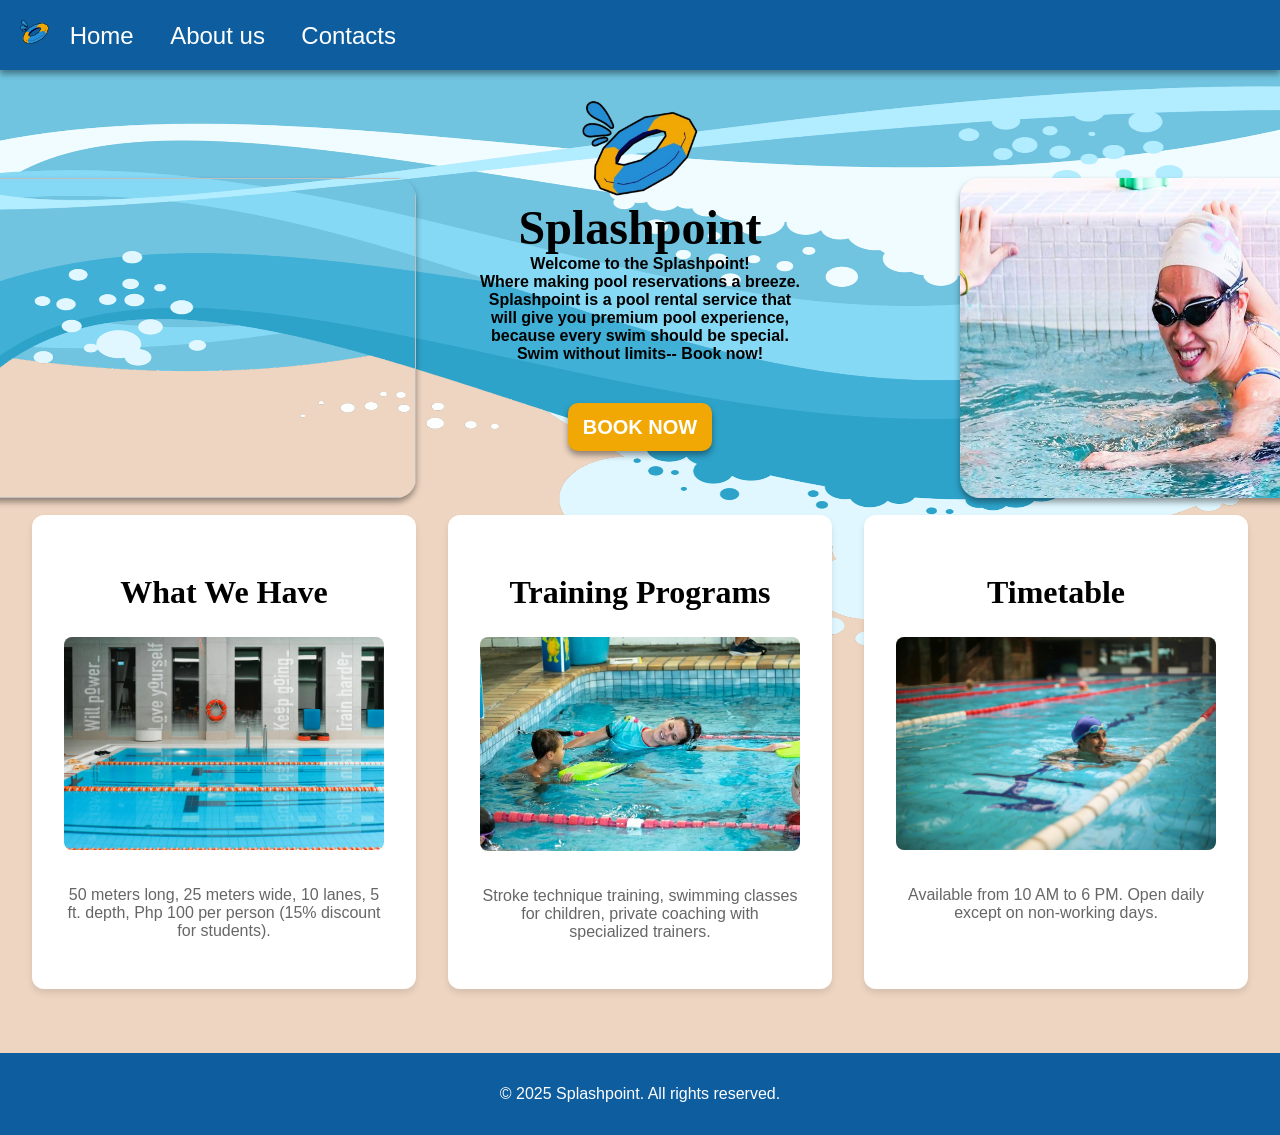
==== index.html @ 86e73305 "Basic home UI with responsiveness" ====
<!DOCTYPE html>
<html lang="en">
<head>
    <meta charset="UTF-8">
    <meta name="viewport" content="width=device-width, initial-scale=1.0">
    <link rel="icon" href="./assets/images/logo/businessLogo.png" type="image/png">
    <link rel="stylesheet" href="./public/style.css">
    <title>Splashpoint</title>
</head>

<body>
    <header class="header">
        <nav class="nav">
            <img class="nav-logo" src="./assets/images/logo/businessLogo.png" alt="">
            <a class="nav-link" href="">Home</a>
            <a class="nav-link" href="">About us</a>
            <a class="nav-link" href="">Contacts</a>
        </nav>
    </header>
    
    <section class="sectin-1">
        <div class="content-s1">
            <img class="content-bg" src="./assets/images/Page 1/header-bg-0.png" alt="">
            <img class="content-img" id="img-1" src="./assets/images/Page 1/himg-1.png" alt="">
            <img class="content-img" id="img-2" src="./assets/images/Page 1/himg-2.png" alt="">
            <img id="top-logo" src="./assets/images/logo/businessLogo.png" alt="">

            <h1 class="title">Splashpoint</h1>
            <p class="greetings">
                Welcome to the Splashpoint! <br> 
                Where making pool reservations a breeze. <br>
                Splashpoint is a pool rental service that <br>
                will give you premium pool experience, <br>
                because every swim should be special. <br>
                Swim without limits-- Book now!
            </p>

            <button class="book-btn">Book Now</button>
        </div>
    </section>

    <section class="features">
        <div class="feature">
            <h2>What We Have</h2>
            <img src="./assets/images/Page 1/himg-3.jpg" alt="Pool Image" class="feature-img">
            <p class="feature-desc">
                50 meters long, 25 meters wide, 10 lanes, 5 ft. depth, Php 100 per person (15% discount for students).
            </p>
        </div>
        <div class="feature">
            <h2>Training Programs</h2>
            <img src="./assets/images/Page 1/himg-4.png" alt="Training" class="feature-img">
            <p class="feature-desc">
                Stroke technique training, swimming classes for children, private coaching with specialized trainers.
            </p>
        </div>
        <div class="feature">
            <h2>Timetable</h2>
            <img src="./assets/images/Page 1/himg-5.jpg" alt="Timetable" class="feature-img">
            <p class="feature-desc">
                Available from 10 AM to 6 PM. Open daily except on non-working days.
            </p>
        </div>
    </section>
    <section>


    </section>


    <footer class="footer">
        <p>© 2025 Splashpoint. All rights reserved.</p>
    </footer>
</body>

</html>
---- public/style.css ----
html {
    font-size: 16px;
    box-sizing: border-box;
    scroll-behavior: smooth;
    font-family: Montserrat, Arial, Helvetica, sans-serif;
}

body {
    overflow-x: hidden;
    margin: 0;
    background-color: #eed5c1;
}

header {
    position: sticky;
    top: 0;
    box-shadow: 0 4px 6px rgba(0, 0, 0, 0.4);
    z-index: 1000;
}

.nav {
    padding: 20px 20px;
    max-height: 4rem;
    background-color: #0e5e9f;
}

.nav-logo {
    height: 1.5rem;
    width: auto;
}

.nav-link {
    color: white;
    text-decoration: none;
    font-size: 1.5rem;
    padding: 1rem;
    display: inline;
}

.content-bg {
    transform: rotate(180deg);
    position: absolute;
    width: 100vw;
    height: 50rem;
    left: 0%;
    z-index: -1;
    content: fill;
}

.content-img {
    height: 20rem;
    width: 30rem;
    margin-top: 2rem;
    border-radius: 20px;
    box-shadow: 0 4px 6px rgba(0, 0, 0, 0.4);
    transition: transform 0.3s ease;
}

.content-img:hover {
    transform: scale(1.1);
    transition: transform 0.3s ease;
}

#img-1 {
    position: absolute;
    top: 20%;
    left: -5%;
}

#img-2 {
    position: absolute;
    top: 20%;
    left: 75%;
}

.content-s1 {
    text-align: center;
    position: relative;
}

#top-logo {
    position: relative;
    text-align: center;
    height: 6rem;
    margin-top: 30px;
}

.title {
    font-family: Lalezar;
    font-size: 3rem;
    margin: 0;
}

.greetings {
    margin: 0;
    font-weight: bold;
}

.book-btn {
    border: none;
    background-color: #f1a805;
    color: white;
    font-weight: bold;
    font-size: 1.25rem;
    height: 3rem;
    width: 9rem;
    border-radius: 10px;
    margin-top: 40px;
    text-transform: uppercase;
    transition: background-color 0.3s ease;
    box-shadow: 0 4px 6px rgba(0, 0, 0, 0.4);
}

.book-btn:hover {
    background-color: #dc9600;
    transition: background-color 0.3s ease;
}

.features {
    display: grid;
    grid-template-columns: repeat(auto-fit, minmax(300px, 1fr));
    gap: 2rem;
    padding: 4rem 2rem;
}

.feature {
    text-align: center;
    background: #fff;
    border-radius: 12px;
    box-shadow: 0 4px 6px rgba(0, 0, 0, 0.1);
    padding: 2rem;
    transition: transform 0.3s ease;
}

.feature > h2 {
    font-family: lalezar;
    font-size: 2rem;
}

.feature:hover {
    transform: translateY(-10px);
}

.feature-img {
    width: 100%;
    height: auto;
    border-radius: 8px;
    margin-bottom: 1rem;
}

.feature-desc {
    font-size: 1rem;
    color: #666;
    margin-top: 1rem;
}

.footer {
    background-color: #0e5e9f;
    color: white;
    text-align: center;
    padding: 1rem;
    font-size: 1rem;
}

@font-face {
    font-family: "Montserrat";
    src: url("./assets/fonts/Montserrat/Montserrat-VariableFont_wght.ttf") format("truetype");
    font-weight: normal;
    font-style: normal;
}

@font-face {
    font-family: "Lalezar";
    src: url("./assets/fonts/Lalezar/Lalezar-Regular.ttf") format("truetype");
    font-weight: normal;
    font-style: normal;
}

@media (max-width: 767px) {
    .nav {
        padding: 10px 20px;
        text-align: center;
    }

    .nav-link {
        font-size: 1.2rem;
        padding: 0.5rem;
    }

    .content-bg {
        top: 0%;
        height: 30rem; 
    }

    .content-img {
        width: 0; 
        height: 0; 
    }

    .content-s1 {
        padding: 2rem;
    }

    .title {
        font-size: 2rem; 
    }

    .greetings {
        font-size: 1rem; 
    }

    .book-btn {
        width: 100%; 
        font-size: 1rem; 
    }

    .features {
        padding: 2rem 1rem; 
    }

    .feature {
        padding: 1.5rem;
    }

    .footer {
        font-size: 0.875rem; 
    }
}

@media (min-width: 768px) and (max-width: 1024px) {
    .nav-link {
        font-size: 1.3rem; 
    }

    .content-bg {
        top: 0%;
        height: 20rem;
    }

    .content-img {
        width: 0; 
        height: 0;
    }

    .content-s1 {
        padding: 3rem;
    }

    .title {
        font-size: 2.5rem; 
    }

    .greetings {
        font-size: 1.25rem; 
    }

    .book-btn {
        width: 100%; 
        font-size: 1.1rem; 
    }

    .features {
        padding: 3rem 2rem;
    }

    .feature {
        padding: 1.75rem;
    }

    .footer {
        font-size: 1rem;
    }
}
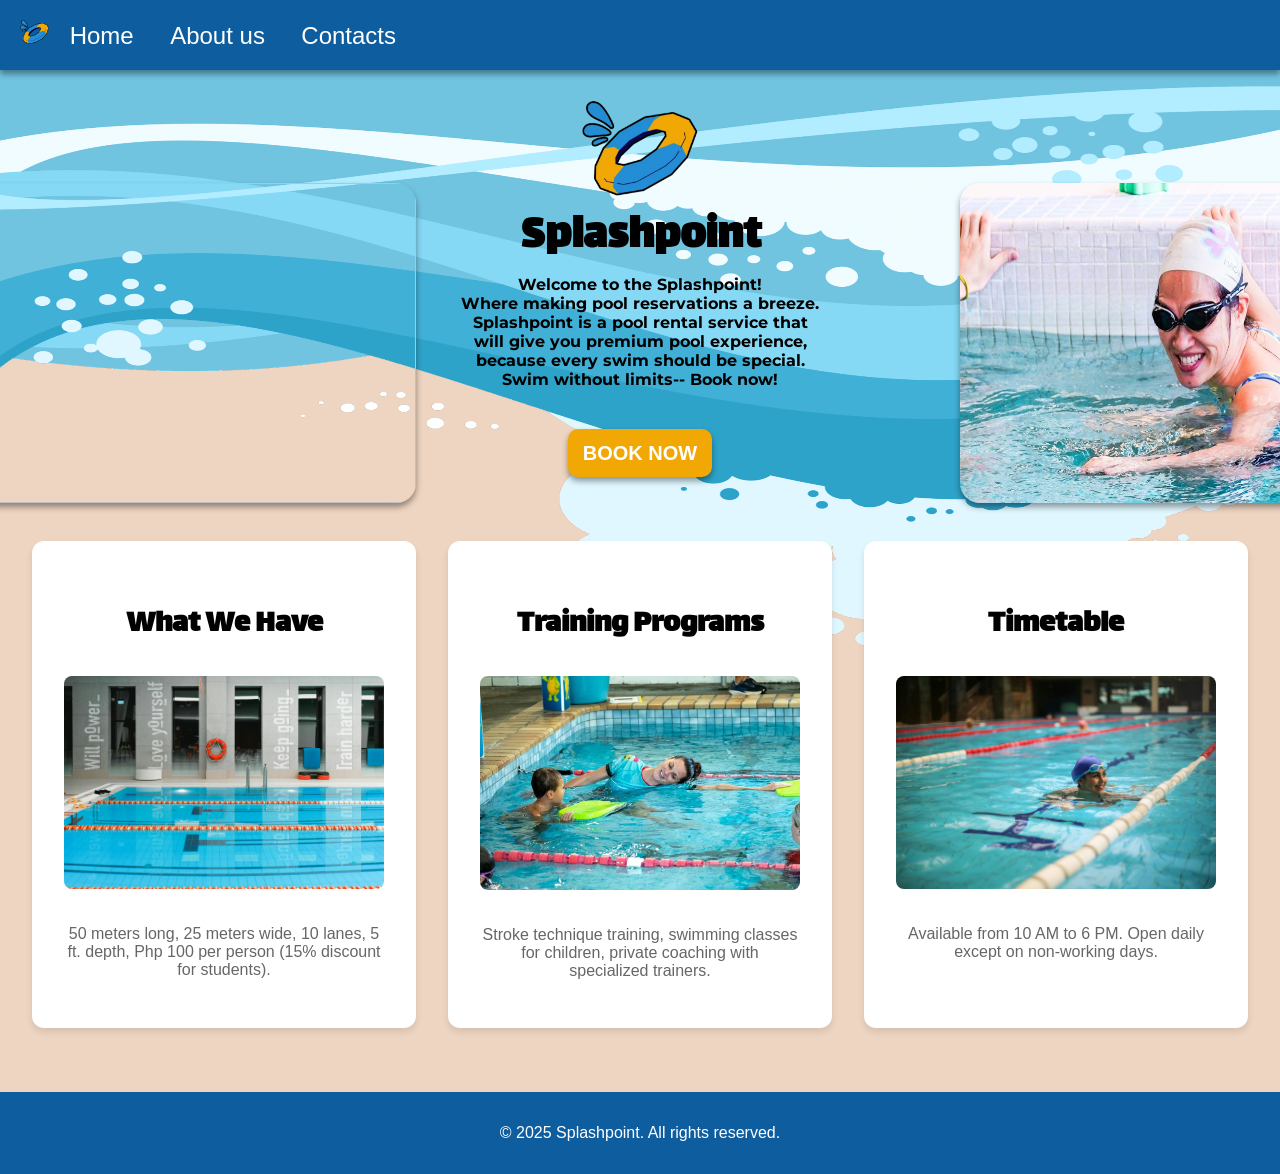
==== commit 43febb54: "Update index.html" ====
--- a/index.html
+++ b/index.html
@@ -3,6 +3,9 @@
 <head>
     <meta charset="UTF-8">
     <meta name="viewport" content="width=device-width, initial-scale=1.0">
+    <link rel="preconnect" href="https://fonts.googleapis.com">
+    <link rel="preconnect" href="https://fonts.gstatic.com" crossorigin>
+    <link href="https://fonts.googleapis.com/css2?family=Lalezar&family=Montserrat:ital,wght@0,100..900;1,100..900&display=swap" rel="stylesheet">
     <link rel="icon" href="./assets/images/logo/businessLogo.png" type="image/png">
     <link rel="stylesheet" href="./public/style.css">
     <title>Splashpoint</title>
@@ -73,4 +76,4 @@
     </footer>
 </body>
 
-</html>+</html>
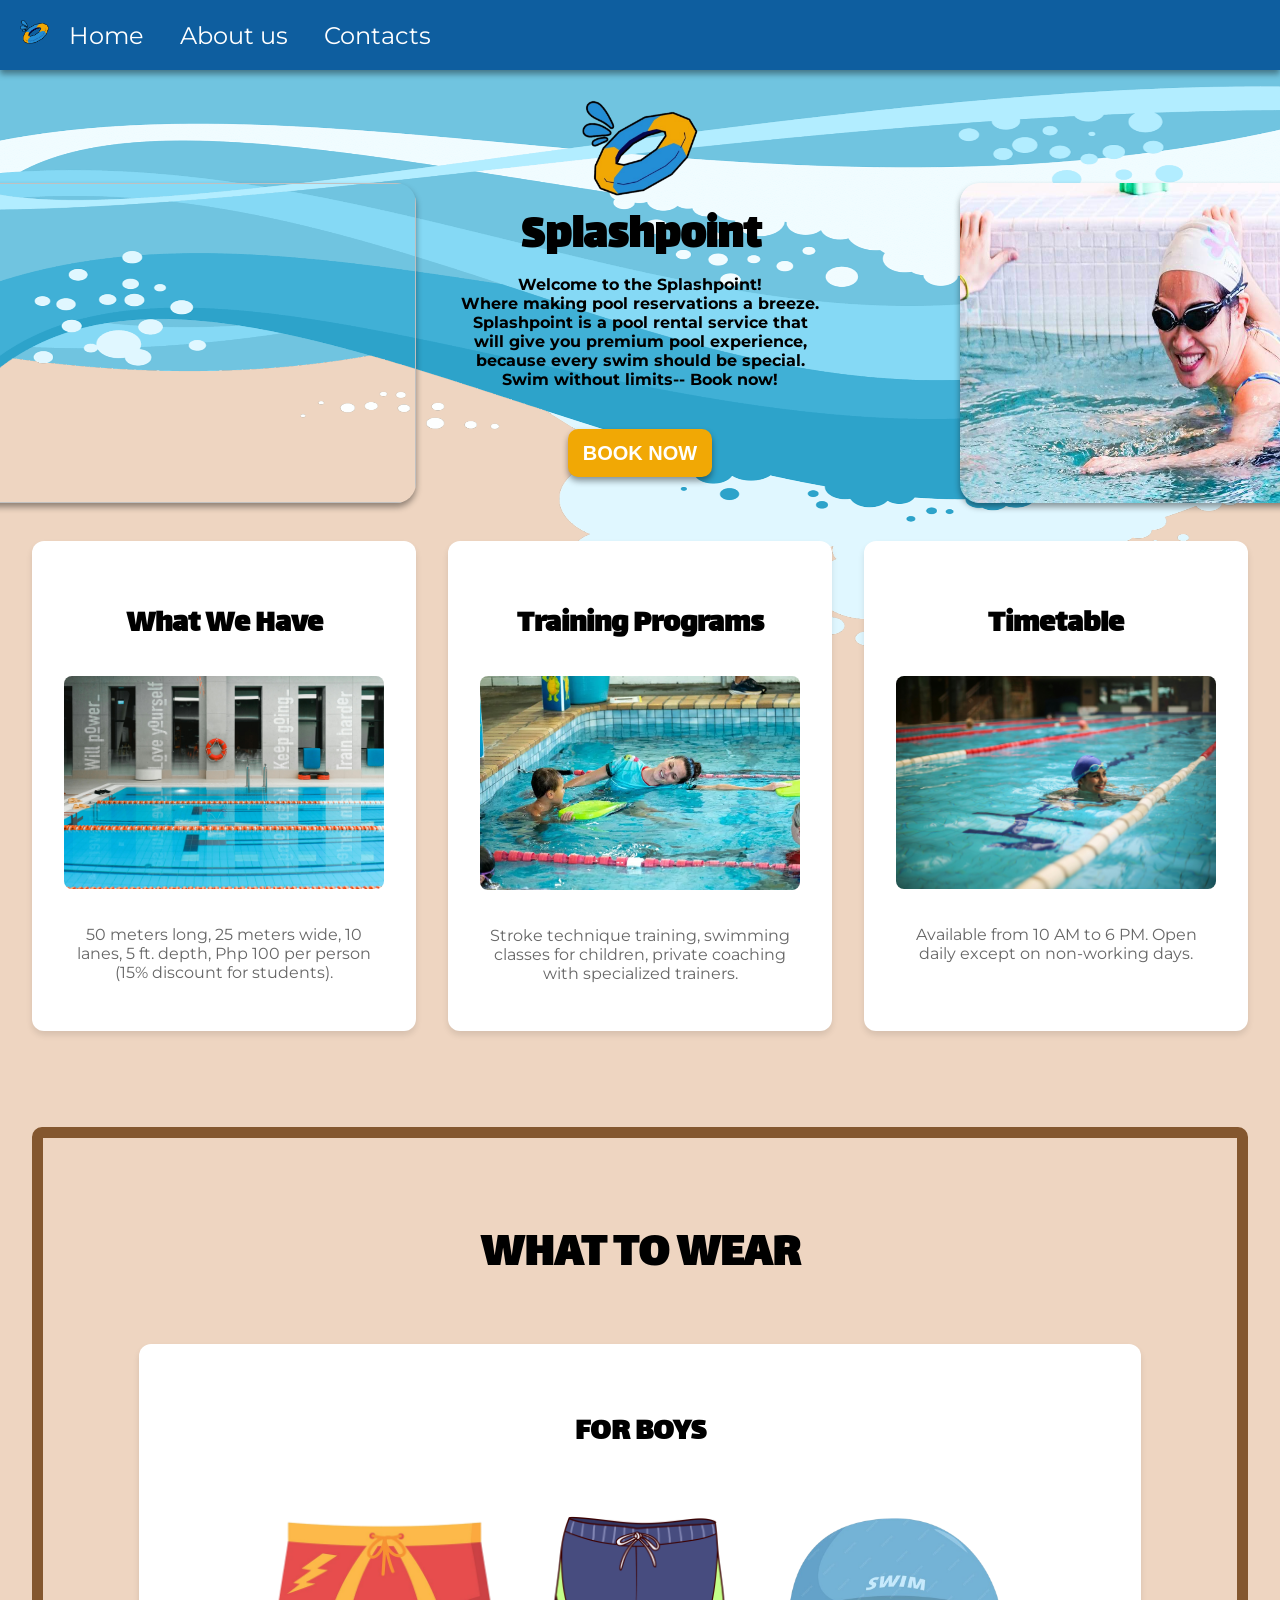
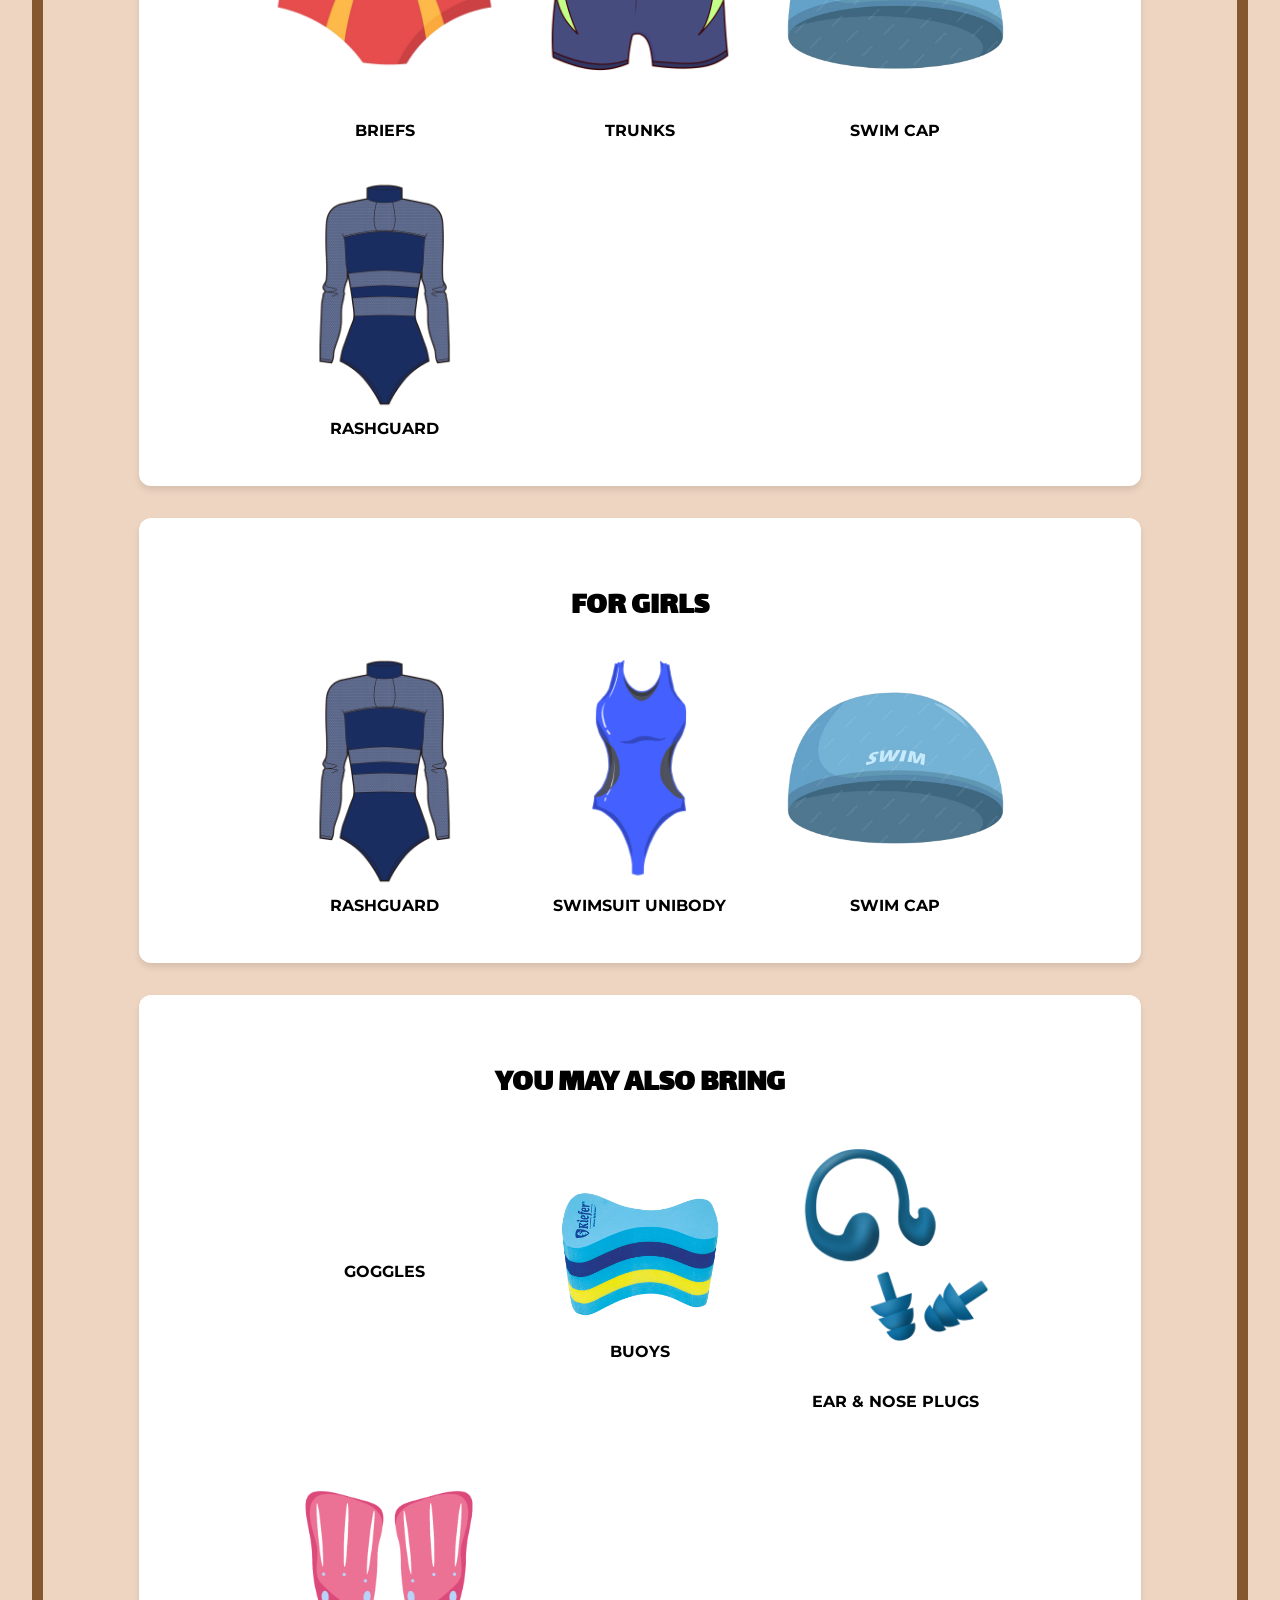
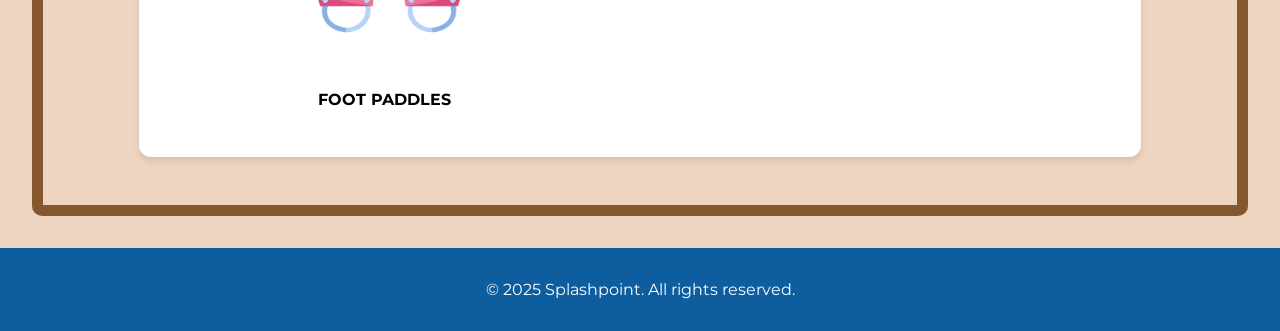
==== commit 09b9c7ff: "Home UI Update - What to wear" ====
--- a/index.html
+++ b/index.html
@@ -38,11 +38,11 @@
                 Swim without limits-- Book now!
             </p>
 
-            <button class="book-btn">Book Now</button>
+            <button class="book-btn" id="book-btn">Book Now</button>
         </div>
     </section>
 
-    <section class="features">
+    <section class="section-2">
         <div class="feature">
             <h2>What We Have</h2>
             <img src="./assets/images/Page 1/himg-3.jpg" alt="Pool Image" class="feature-img">
@@ -65,15 +65,79 @@
             </p>
         </div>
     </section>
-    <section>
-
-
+    
+    <section class="section-3">
+        <h2>What to wear</h2>
+        <br>
+        <div class="swimwear">
+            <div class="attire">
+                <h3>For Boys</h3>
+                <div class="attire-images">
+                    <div class="attire-item">
+                        <img src="./assets/images/Page 1/Swimwear/brief.png" alt="">
+                        <p>Briefs</p>
+                    </div>
+                    <div class="attire-item">
+                        <img src="./assets/images/Page 1/Swimwear/trunks.png" alt="">
+                        <p>Trunks</p>
+                    </div>
+                    <div class="attire-item">
+                        <img src="./assets/images/Page 1/Swimwear/swimcap.png" alt="">
+                        <p>Swim Cap</p>
+                    </div>
+                    <div class="attire-item">
+                        <img src="./assets/images/Page 1/Swimwear/Rashguard.png" alt="">
+                        <p>Rashguard</p>
+                    </div>
+                </div>
+            </div>
+            <div class="attire">
+                <h3>For Girls</h3>
+                <div class="attire-images" id="for-girls">
+                    <div class="attire-item">
+                        <img src="./assets/images/Page 1/Swimwear/Rashguard.png" alt="">
+                        <p>Rashguard</p>
+                    </div>
+                    <div class="attire-item">
+                        <img src="./assets/images/Page 1/Swimwear/Unibody.png" alt="">
+                        <p>Swimsuit Unibody</p>
+                    </div>
+                    <div class="attire-item">
+                        <img src="./assets/images/Page 1/Swimwear/swimcap.png" alt="">
+                        <p>Swim Cap</p>
+                    </div>
+                </div>
+            </div>
+            <div class="attire">
+                <h3>You may also bring</h3>
+                <div class="attire-images">
+                    <div class="attire-item">
+                        <img src="./assets/images/Page 1/Swimwear/Goggles.png" alt="">
+                        <p>Goggles</p>
+                    </div>
+                    <div class="attire-item">
+                        <img src="./assets/images/Page 1/Swimwear/buoys-Photoroom.png" alt="">
+                        <p>Buoys</p>
+                    </div>
+                    <div class="attire-item">
+                        <img src="./assets/images/Page 1/Swimwear/plugs.png" alt="">
+                        <p>Ear & Nose Plugs</p>
+                    </div>
+                    <div class="attire-item">
+                        <img src="./assets/images/Page 1/Swimwear/paddles-Photoroom.png" alt="">
+                        <p>Foot Paddles</p>
+                    </div>
+                </div>
+            </div>
+        </div>
     </section>
 
 
     <footer class="footer">
         <p>© 2025 Splashpoint. All rights reserved.</p>
     </footer>
+
+    <script src="./public/index.js"></script>
 </body>
 
-</html>
+</html>
--- a/public/style.css
+++ b/public/style.css
@@ -116,7 +116,7 @@
     transition: background-color 0.3s ease;
 }
 
-.features {
+.section-2 {
     display: grid;
     grid-template-columns: repeat(auto-fit, minmax(300px, 1fr));
     gap: 2rem;
@@ -154,26 +154,101 @@
     margin-top: 1rem;
 }
 
+.section-3 {
+    border: #84572f solid 0.7rem;
+    text-align: center;
+    border-radius: 10px;
+    margin: 2rem;
+    padding: 0;
+    overflow: hidden;
+}
+
+.section-3 h2 {
+    text-transform: uppercase;
+    font-family: lalezar;
+    margin: 2rem;
+    font-size: clamp(2rem, 5vw, 3rem);
+    box-sizing: border-box;
+}
+
+.swimwear {
+    display: grid;
+    grid-template-columns: 1fr;
+    gap: 2rem;
+    padding: 0;
+    box-sizing: border-box;
+    height: auto;
+}
+
+.swimwear h3 {
+    text-transform: uppercase;
+    font-family: lalezar;
+    font-size: clamp(1.5rem, 4vw, 2rem);
+}
+
+.attire {
+    text-align: center;
+    background: #fff;
+    border-radius: 12px;
+    box-shadow: 0 4px 6px rgba(0, 0, 0, 0.1);
+    padding: 2rem;
+    margin: 0 2rem;
+    transition: transform 0.3s ease;
+    display: flex;
+    flex-direction: column;
+    justify-content: center;
+    align-items: center;
+    height: auto;
+}
+
+.attire h3 {
+    text-transform: uppercase;
+    font-family: lalezar;
+    font-size: clamp(1.5rem, 4vw, 2rem);
+    margin-bottom: 1rem;
+}
+
+.attire-images {
+    display: grid;
+    grid-template-columns: repeat(auto-fill, minmax(200px, 1fr));
+    gap: 1rem;
+    width: auto;  
+    justify-items: center;
+    align-items: center;
+    margin: 0 auto;  
+    max-width: 80%;  
+}
+
+.attire-item {
+    text-align: center;
+}
+
+.attire img {
+    width: 100%;  
+    height: auto;
+    display: block;
+    margin: auto;
+}
+
+
+.attire p {
+    margin-top: 0.5rem;
+    font-size: 1rem;
+    font-weight: bold;
+    text-transform: uppercase;
+}
+
+#for-girls {
+    position: relative;
+    left: 10%;
+}
+
 .footer {
     background-color: #0e5e9f;
     color: white;
     text-align: center;
     padding: 1rem;
     font-size: 1rem;
-}
-
-@font-face {
-    font-family: "Montserrat";
-    src: url("./assets/fonts/Montserrat/Montserrat-VariableFont_wght.ttf") format("truetype");
-    font-weight: normal;
-    font-style: normal;
-}
-
-@font-face {
-    font-family: "Lalezar";
-    src: url("./assets/fonts/Lalezar/Lalezar-Regular.ttf") format("truetype");
-    font-weight: normal;
-    font-style: normal;
 }
 
 @media (max-width: 767px) {
@@ -214,7 +289,7 @@
         font-size: 1rem; 
     }
 
-    .features {
+    .section-2 {
         padding: 2rem 1rem; 
     }
 
@@ -224,6 +299,35 @@
 
     .footer {
         font-size: 0.875rem; 
+    }
+
+    .section-3 {
+        padding: 1rem; 
+        gap: 1.5rem; 
+    }
+
+    .swimwear > h2 {
+        font-size: clamp(1.25rem, 6vw, 2.5rem); 
+        padding: 0.5rem;
+    }
+
+    .attire {
+        height: auto;
+        padding: 1rem; 
+        margin: 0 1rem; 
+    }
+
+    .attire-images {
+        grid-template-columns: 1fr;
+    }
+
+    .attire img {
+        max-width: 100%;
+    }
+
+    #for-girls {
+    position: relative;
+    left: 0%;
     }
 }
 
@@ -259,7 +363,7 @@
         font-size: 1.1rem; 
     }
 
-    .features {
+    .section-2 {
         padding: 3rem 2rem;
     }
 
@@ -270,4 +374,50 @@
     .footer {
         font-size: 1rem;
     }
-}
+
+    .section-3 {
+        padding: 2rem; 
+        gap: 1.75rem; 
+    }
+
+    .swimwear > h2 {
+        font-size: clamp(1.5rem, 5vw, 3rem); 
+        padding: 1rem;
+    }
+
+    .attire {
+        height: auto;
+        padding: 1.5rem; 
+        margin: 0 2rem; 
+    } 
+
+    .attire-images {
+        grid-template-columns: 1fr;
+    }
+
+    .attire img {
+        max-width: 100%;
+    }
+}
+
+@media (min-width: 1025px) {
+    .section-3 {
+        padding: 3rem;
+        gap: 2rem; /
+    }
+
+    .swimwear > h2 {
+        font-size: clamp(2rem, 4vw, 3rem); 
+        padding: 1.5rem;
+    }
+
+    .attire {
+        padding: 2rem; 
+        margin: 0 3rem; 
+    }
+    
+    #for-girls {
+    position: relative;
+    left: 0%;
+    }
+}
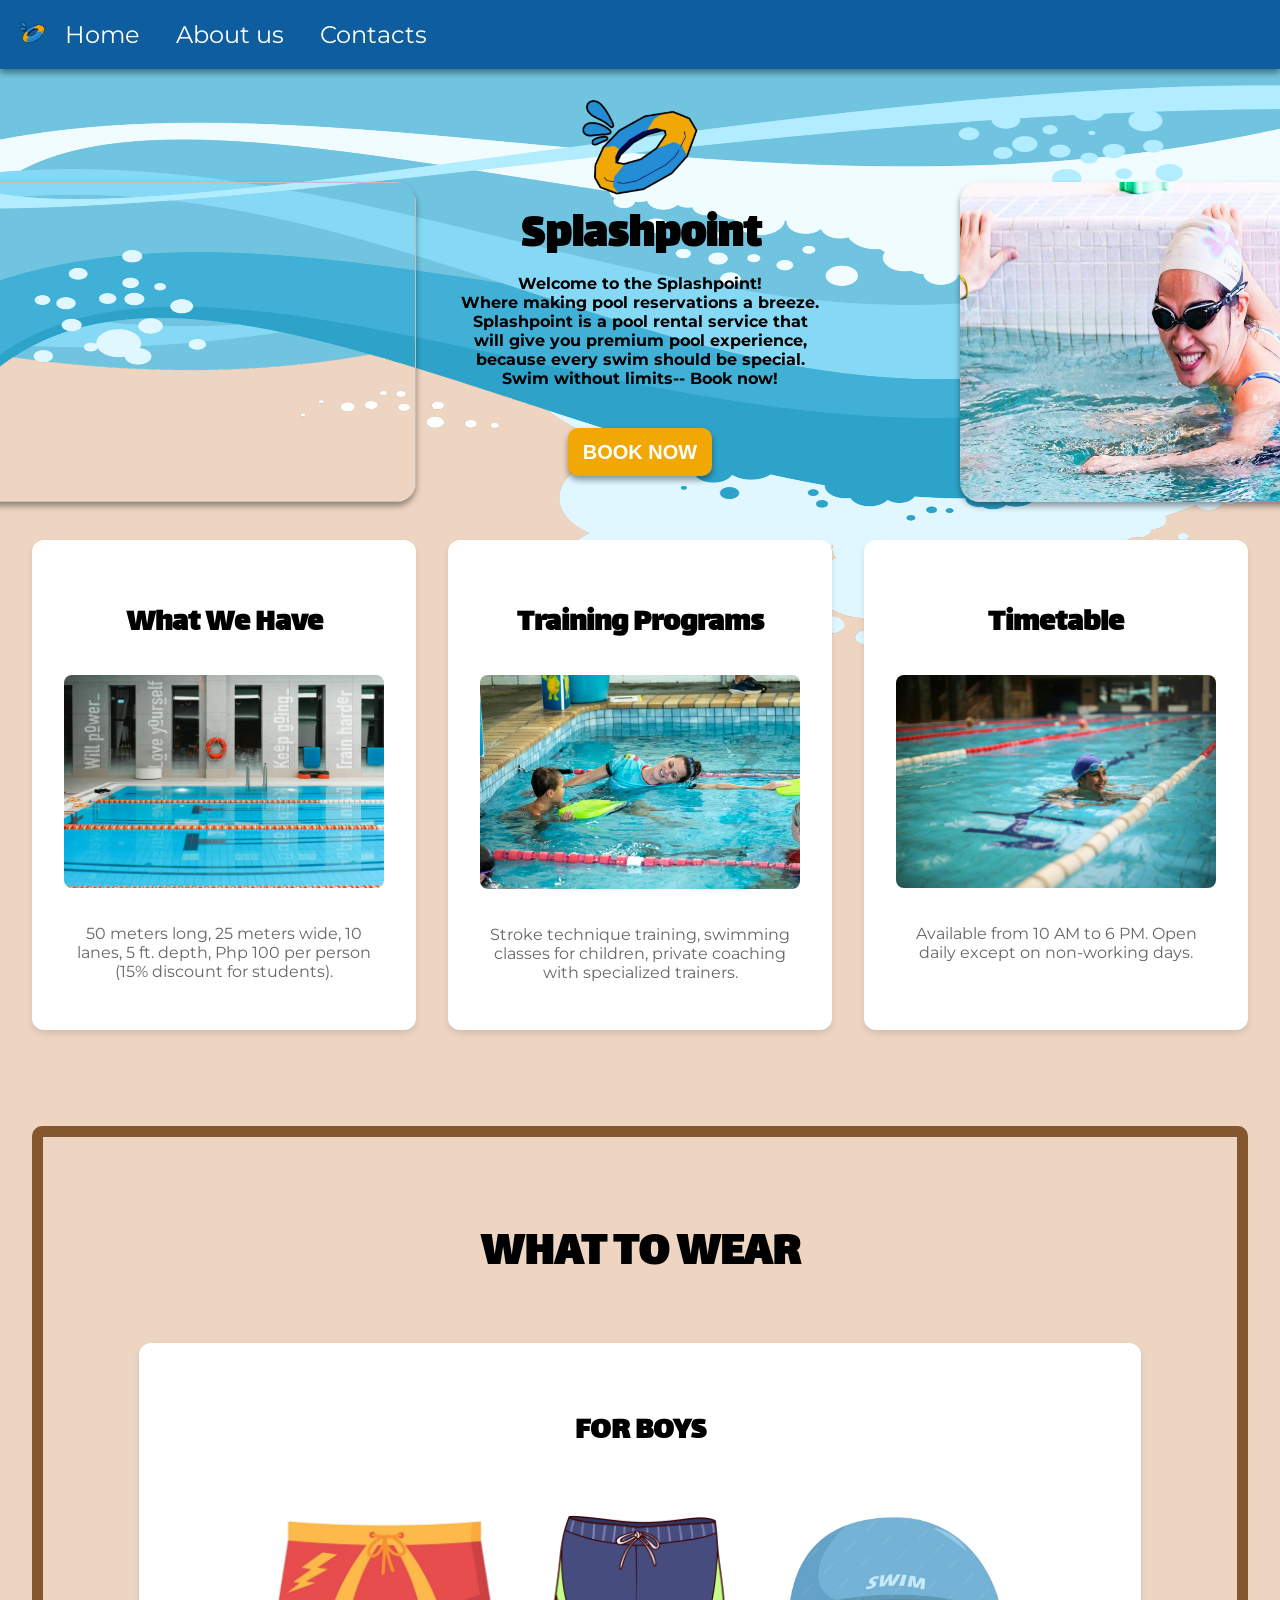
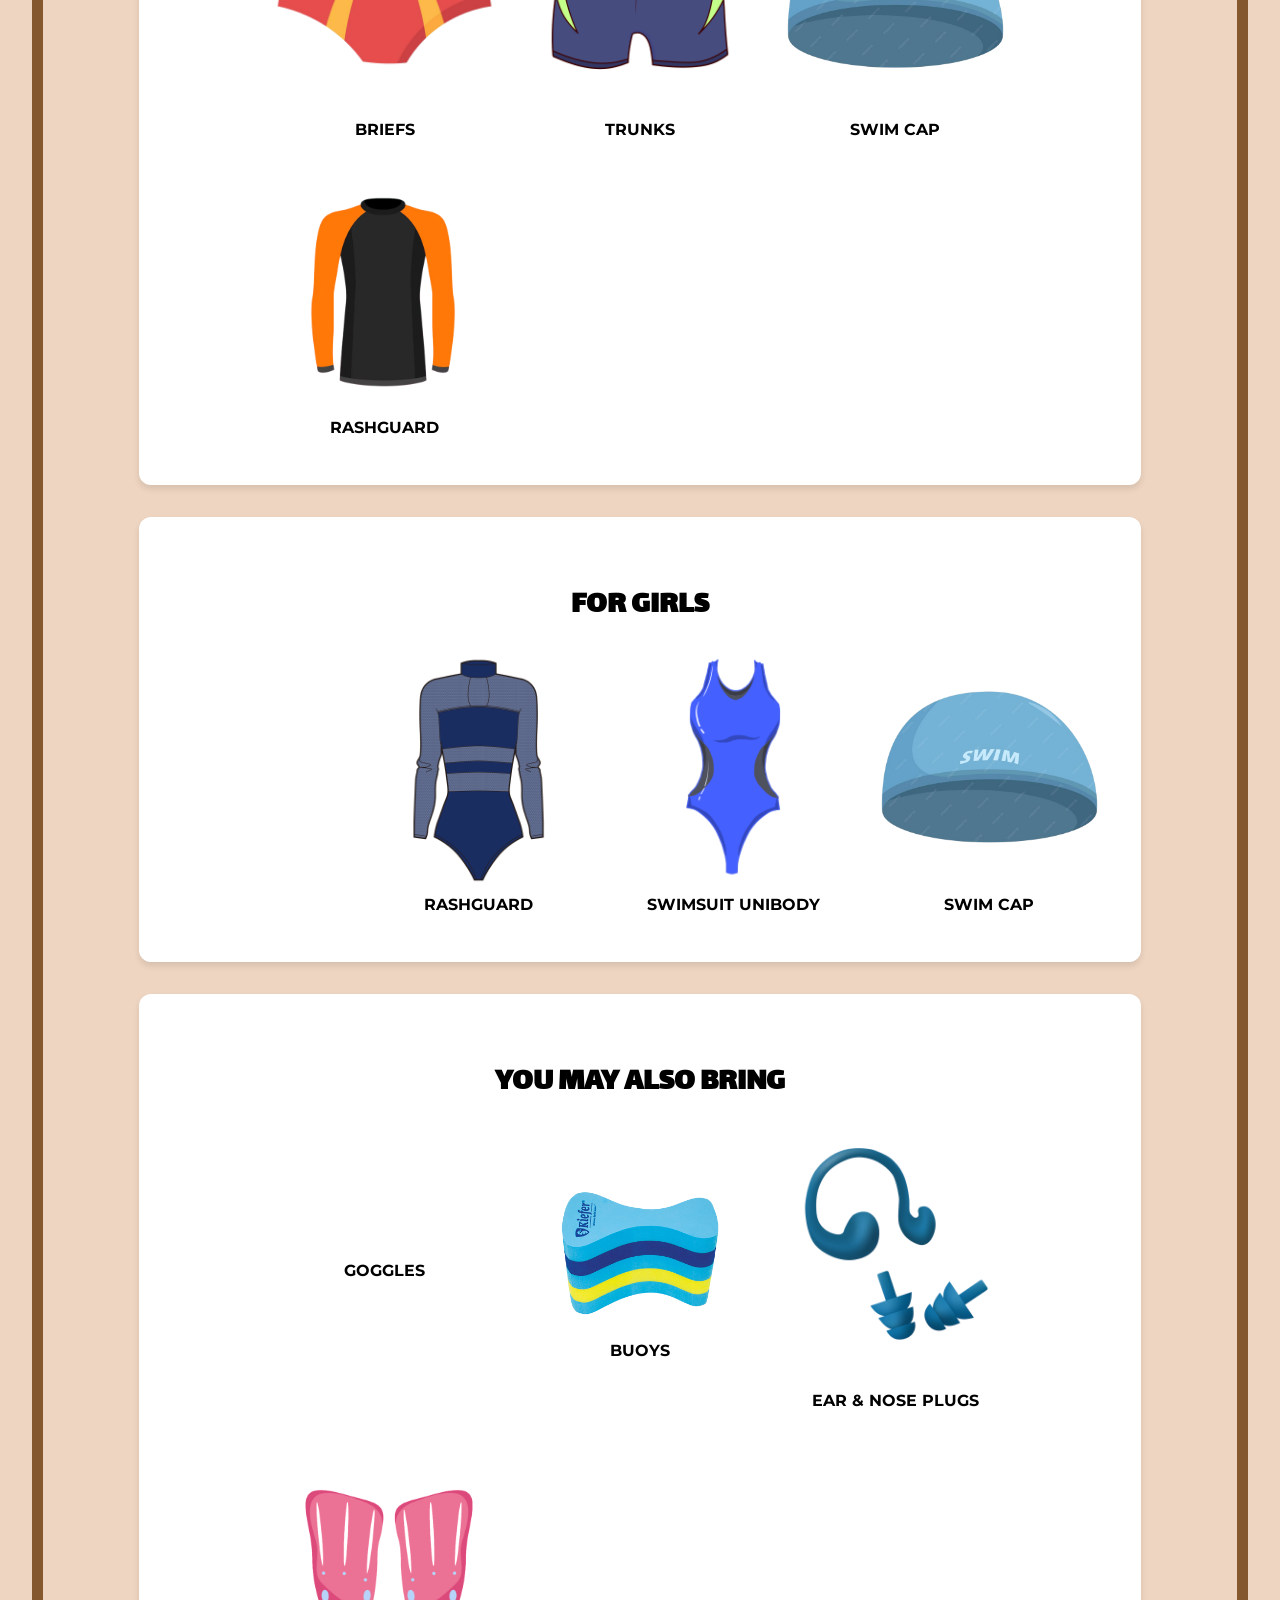
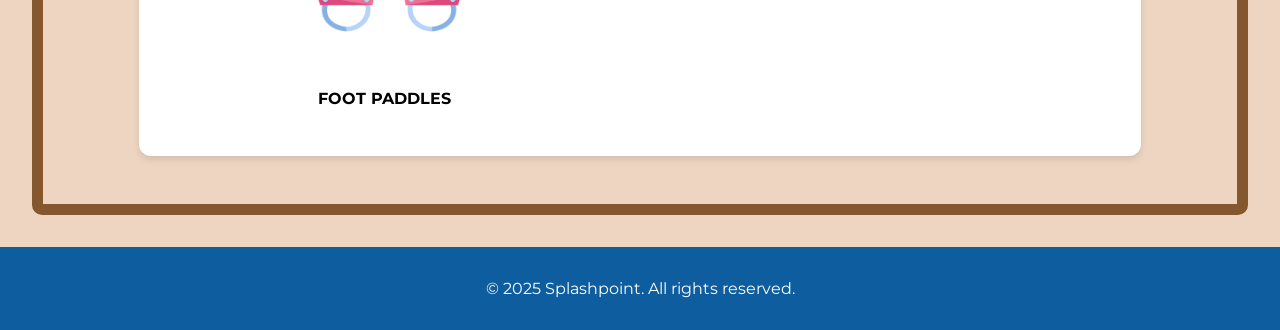
==== commit 7da628a4: "Add files via upload" ====
--- a/index.html
+++ b/index.html
@@ -86,7 +86,7 @@
                         <p>Swim Cap</p>
                     </div>
                     <div class="attire-item">
-                        <img src="./assets/images/Page 1/Swimwear/Rashguard.png" alt="">
+                        <img src="./assets/images/Page 1/Swimwear/m-rashguard.png" alt="">
                         <p>Rashguard</p>
                     </div>
                 </div>
--- a/public/style.css
+++ b/public/style.css
@@ -25,7 +25,7 @@
 }
 
 .nav-logo {
-    height: 1.5rem;
+    height: 1.3rem;
     width: auto;
 }
 
@@ -398,6 +398,11 @@
     .attire img {
         max-width: 100%;
     }
+
+    #for-girls {
+    position: relative;
+    left: 0%;
+    }
 }
 
 @media (min-width: 1025px) {
@@ -415,9 +420,4 @@
         padding: 2rem; 
         margin: 0 3rem; 
     }
-    
-    #for-girls {
-    position: relative;
-    left: 0%;
-    }
 }
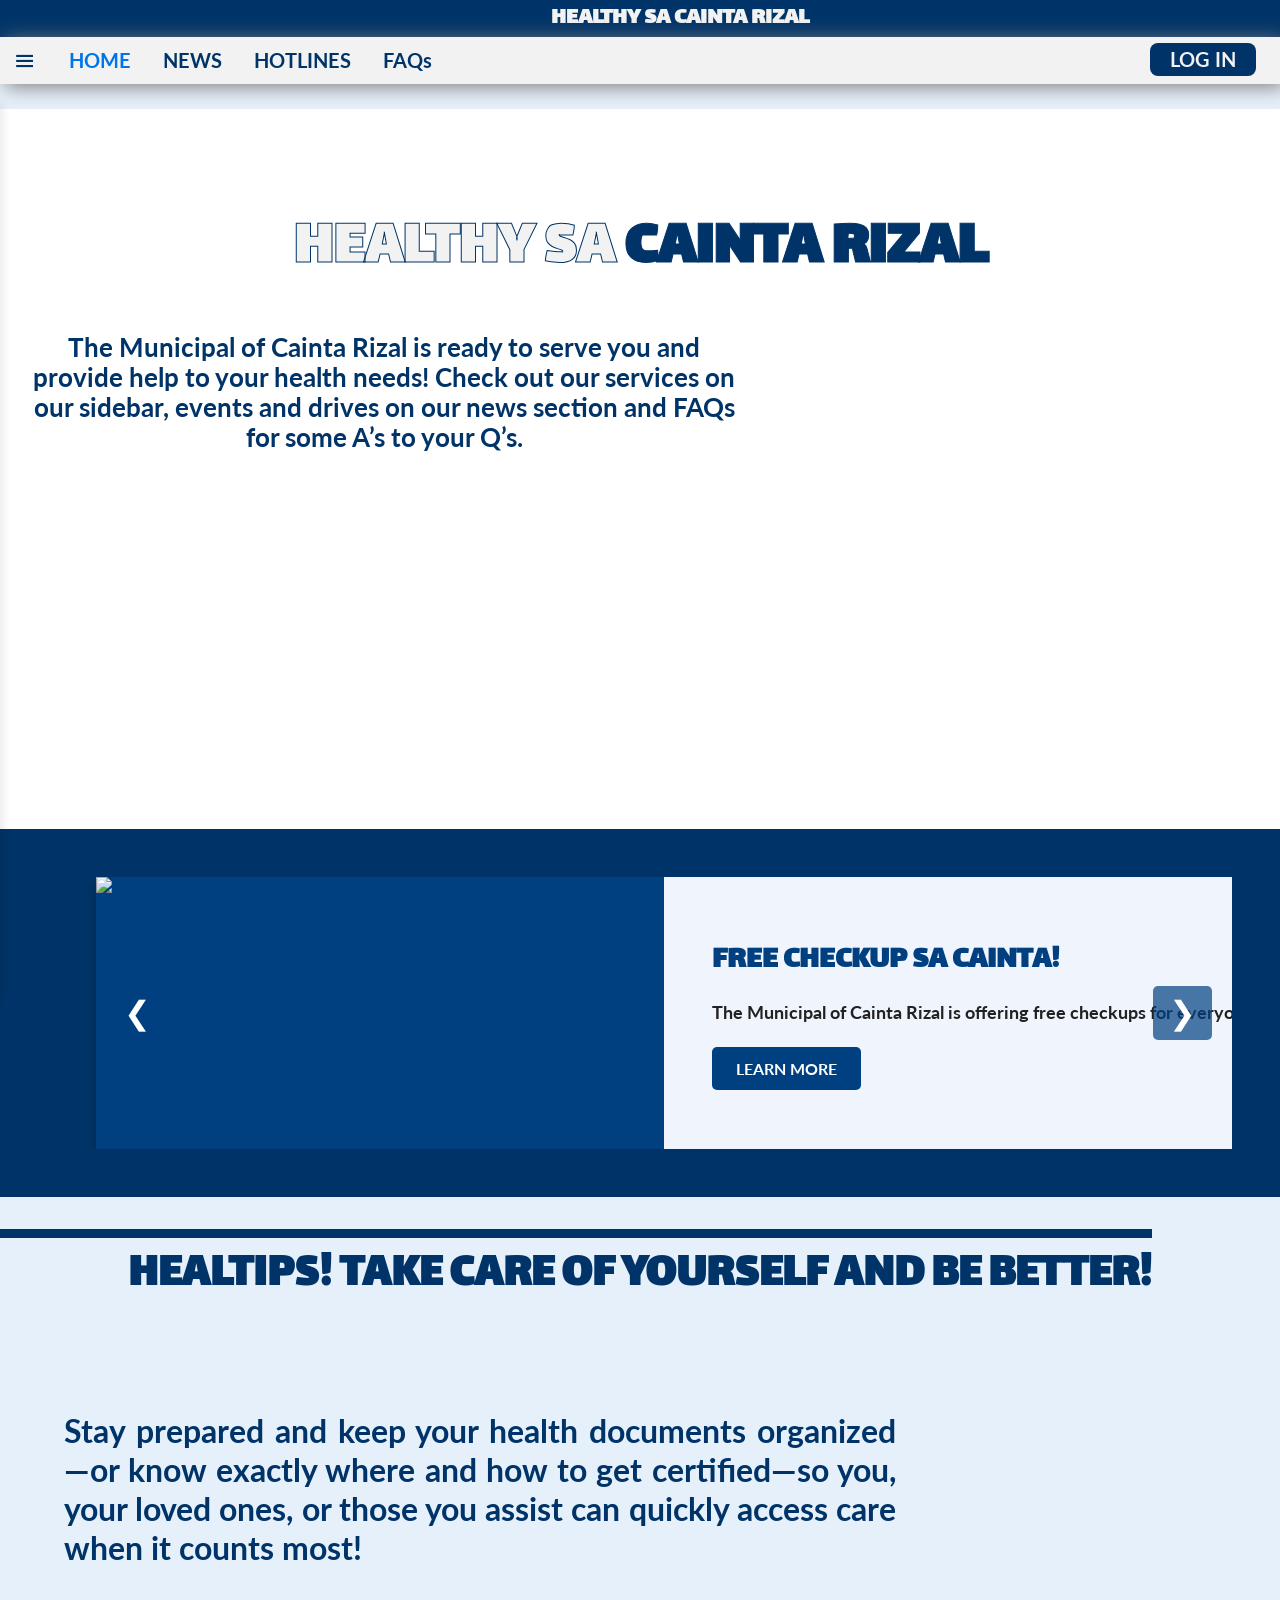
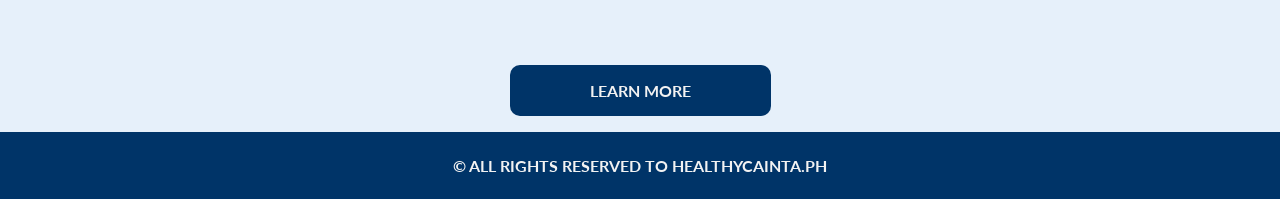
==== commit 9ed167f6: "Add files via upload" ====
--- a/index.html
+++ b/index.html
@@ -3,141 +3,166 @@
 <head>
     <meta charset="UTF-8">
     <meta name="viewport" content="width=device-width, initial-scale=1.0">
+    <link rel="icon" href="./images/Cainta-Rizal-Logo.png" type="image/png">
+    
+    <!-- ====== Font Links ====== -->
     <link rel="preconnect" href="https://fonts.googleapis.com">
     <link rel="preconnect" href="https://fonts.gstatic.com" crossorigin>
-    <link href="https://fonts.googleapis.com/css2?family=Lalezar&family=Montserrat:ital,wght@0,100..900;1,100..900&display=swap" rel="stylesheet">
-    <link rel="icon" href="./assets/images/logo/businessLogo.png" type="image/png">
-    <link rel="stylesheet" href="./public/style.css">
-    <title>Splashpoint</title>
+    <link href="https://fonts.googleapis.com/css2?family=Lalezar&family=Lato:ital,wght@0,100;0,300;0,400;0,700;0,900;1,100;1,300;1,400;1,700;1,900&display=swap" rel="stylesheet">
+
+    <!-- ====== Boxicons Link ====== -->
+    <link href='https://unpkg.com/boxicons@2.1.4/css/boxicons.min.css' rel='stylesheet'>
+
+    <!-- ====== Header and Footer Link ====== -->
+    <link rel="stylesheet" href="./top-foot.css">
+    <script src="./top-foot.js"></script>
+         
+    <!-- ====== CSS Links ====== -->
+    <link rel="stylesheet" href="./home-section-1.css">
+    <link rel="stylesheet" href="./home-section-2.css">
+    <link rel="stylesheet" href="./home-section-4.css">
+
+    <!-- ====== JS Link ====== -->
+    <script src="./logged-in.js"></script>
+
+    <title>HealthyCainta.Com</title>
 </head>
-
 <body>
-    <header class="header">
-        <nav class="nav">
-            <img class="nav-logo" src="./assets/images/logo/businessLogo.png" alt="">
-            <a class="nav-link" href="">Home</a>
-            <a class="nav-link" href="">About us</a>
-            <a class="nav-link" href="">Contacts</a>
-        </nav>
+    <header>
+        <div class="topbar">
+            <img src="./images/Cainta-Rizal-Logo.png" alt="">
+            <h2>HEALTHY SA CAINTA RIZAL</h2>
+        </div>
+        <div class="navbar"> 
+            <i class='bx bx-menu' id="menu-btn"></i>
+            <a href="../index.html" class="hideOnMobile active">HOME</a>
+            <a href="../pages/newsfeed.html" class="hideOnMobile">NEWS</a>
+            <a href="../pages/hotline.html" class="hideOnMobile">HOTLINES</a>
+            <a href="../pages/FAQs.html" class="hideOnMobile">FAQs</a>
+            <a href="../pages/login.html" class="log hideOnLog">LOG IN</a>
+            <a href="#" class="log showOnLog">LOG OUT</a>
+        </div>
+        <div class="sidebar" id="sidebar">
+            <a href="../index.html" class="hideOnPC active">HOME</a>
+            <a href="../pages/newsfeed.html" class="hideOnPC">NEWS</a>
+            <a href="../pages/hotline.html" class="hideOnPC">HOTLINES</a>
+            <a href="../pages/FAQs.html" class="hideOnPC">FAQs</a>
+            <a href="../pages/Scheduler.html">SCHEDULE AN APPOINTMENT</a>
+            <a href="../pages/registration.html">PATIENT REGISTRATION</a>
+            <a href="../pages/vaxtrack.html">VACCINE TRACKER</a>
+            <a href="./pages/DLForms.html">FORMS</a>
+            <a href="./pages/healtips.html">HEALTIPS</a>
+            <a href="./myaccount.html" class="showOnLog">ACCOUNT</a>
+        </div> 
     </header>
     
-    <section class="sectin-1">
-        <div class="content-s1">
-            <img class="content-bg" src="./assets/images/Page 1/header-bg-0.png" alt="">
-            <img class="content-img" id="img-1" src="./assets/images/Page 1/himg-1.png" alt="">
-            <img class="content-img" id="img-2" src="./assets/images/Page 1/himg-2.png" alt="">
-            <img id="top-logo" src="./assets/images/logo/businessLogo.png" alt="">
+    <div class="section-1">
+        <h1>HEALTHY SA <span>CAINTA RIZAL</span></h1>
+        
+        <p>
+            The Municipal of Cainta Rizal is ready to serve you
+            and provide help to your health needs! Check out our
+            services on our sidebar, events and drives on our news
+            section and FAQs for some A’s to your Q’s.
+        </p>
+        
+    </div>
 
-            <h1 class="title">Splashpoint</h1>
-            <p class="greetings">
-                Welcome to the Splashpoint! <br> 
-                Where making pool reservations a breeze. <br>
-                Splashpoint is a pool rental service that <br>
-                will give you premium pool experience, <br>
-                because every swim should be special. <br>
-                Swim without limits-- Book now!
-            </p>
+    <div class="section-2">
+        <div class="news-slider">
 
-            <button class="book-btn" id="book-btn">Book Now</button>
+            <div class="slides">
+                <div class="news-slide" id="slide-1">
+                <img src="./images/img-1-news.png" class="img">
+                    <div class="content">
+                        <h3>FREE CHECKUP SA CAINTA!</h3>
+                        <p>The Municipal of Cainta Rizal is offering free checkups for everyone!</p>
+                        <a href="https://www.cainta.gov.ph/healthcentersandservices" target="_blank">LEARN MORE</a>
+                    </div>
+                </div>
+
+                <div class="news-slide" id="slide-2">
+                <img src="./images/ca4.jpg" class="img">
+                    <div class="content">
+                        <h3>THE PLASTIC BENCH PROJECT</h3>
+                        <p>
+                            Plastic waste has become one of the most pressing environmental <br>
+                            hallenges of our time.
+                        </p>
+                        <a href="https://www.cainta.gov.ph/the-plastic-bench-project" target="_blank">LEARN MORE</a>
+                    </div>
+                </div>
+
+                <div class="news-slide" id="slide-3">
+                <img src="./images/img-3-news.png" class="img">
+                    <div class="content">
+                        <h3>OPERATION: LIBRENG TULI</h3>
+                        <p>Operasyon Libreng Tuli ay narito na para sa ating mga binata!</p>
+                        <a href="https://www.cainta.gov.ph/libreng-tuli" target="_blank">LEARN MORE</a>
+                    </div>
+                </div>
+
+                <div class="news-slide" id="slide-4">
+                <img src="./images/img-2-news.png" class="img">
+                    <div class="content">
+                        <h3>FREE DENTAL SA CAINTA</h3>
+                        <p>Free Dental Extractions in selected barangays of Cainta, Rizal!</p>
+                        <a href="https://www.cainta.gov.ph/dentalextractions" target="_blank">LEARN MORE</a>
+                    </div>
+                </div>
+
+            </div>
+
+            <button class="nav-btn left" onclick="prevSlide()">&#10094;</button>
+            <button class="nav-btn right" onclick="nextSlide()">&#10095;</button>
         </div>
-    </section>
+    </div>
 
-    <section class="section-2">
-        <div class="feature">
-            <h2>What We Have</h2>
-            <img src="./assets/images/Page 1/himg-3.jpg" alt="Pool Image" class="feature-img">
-            <p class="feature-desc">
-                50 meters long, 25 meters wide, 10 lanes, 5 ft. depth, Php 100 per person (15% discount for students).
+    <div class="section-4">
+        <hr>
+        <h2>
+            HEALTIPS! TAKE CARE OF YOURSELF AND BE BETTER!
+        </h2>
+        <div class="content">
+            <img src="./images/Health.png" alt="">
+            <p>
+                Stay prepared and keep your health documents organized—or
+                know exactly where and how to get certified—so you, your
+                loved ones, or those you assist can quickly access care
+                when it counts most!
             </p>
         </div>
-        <div class="feature">
-            <h2>Training Programs</h2>
-            <img src="./assets/images/Page 1/himg-4.png" alt="Training" class="feature-img">
-            <p class="feature-desc">
-                Stroke technique training, swimming classes for children, private coaching with specialized trainers.
-            </p>
+        <div class="learnmore">
+            <a href="./pages/healtips.html">LEARN MORE</a>
         </div>
-        <div class="feature">
-            <h2>Timetable</h2>
-            <img src="./assets/images/Page 1/himg-5.jpg" alt="Timetable" class="feature-img">
-            <p class="feature-desc">
-                Available from 10 AM to 6 PM. Open daily except on non-working days.
-            </p>
-        </div>
-    </section>
-    
-    <section class="section-3">
-        <h2>What to wear</h2>
-        <br>
-        <div class="swimwear">
-            <div class="attire">
-                <h3>For Boys</h3>
-                <div class="attire-images">
-                    <div class="attire-item">
-                        <img src="./assets/images/Page 1/Swimwear/brief.png" alt="">
-                        <p>Briefs</p>
-                    </div>
-                    <div class="attire-item">
-                        <img src="./assets/images/Page 1/Swimwear/trunks.png" alt="">
-                        <p>Trunks</p>
-                    </div>
-                    <div class="attire-item">
-                        <img src="./assets/images/Page 1/Swimwear/swimcap.png" alt="">
-                        <p>Swim Cap</p>
-                    </div>
-                    <div class="attire-item">
-                        <img src="./assets/images/Page 1/Swimwear/m-rashguard.png" alt="">
-                        <p>Rashguard</p>
-                    </div>
-                </div>
-            </div>
-            <div class="attire">
-                <h3>For Girls</h3>
-                <div class="attire-images" id="for-girls">
-                    <div class="attire-item">
-                        <img src="./assets/images/Page 1/Swimwear/Rashguard.png" alt="">
-                        <p>Rashguard</p>
-                    </div>
-                    <div class="attire-item">
-                        <img src="./assets/images/Page 1/Swimwear/Unibody.png" alt="">
-                        <p>Swimsuit Unibody</p>
-                    </div>
-                    <div class="attire-item">
-                        <img src="./assets/images/Page 1/Swimwear/swimcap.png" alt="">
-                        <p>Swim Cap</p>
-                    </div>
-                </div>
-            </div>
-            <div class="attire">
-                <h3>You may also bring</h3>
-                <div class="attire-images">
-                    <div class="attire-item">
-                        <img src="./assets/images/Page 1/Swimwear/Goggles.png" alt="">
-                        <p>Goggles</p>
-                    </div>
-                    <div class="attire-item">
-                        <img src="./assets/images/Page 1/Swimwear/buoys-Photoroom.png" alt="">
-                        <p>Buoys</p>
-                    </div>
-                    <div class="attire-item">
-                        <img src="./assets/images/Page 1/Swimwear/plugs.png" alt="">
-                        <p>Ear & Nose Plugs</p>
-                    </div>
-                    <div class="attire-item">
-                        <img src="./assets/images/Page 1/Swimwear/paddles-Photoroom.png" alt="">
-                        <p>Foot Paddles</p>
-                    </div>
-                </div>
-            </div>
-        </div>
-    </section>
+    </div>
+
+    <footer>
+        <p>© ALL RIGHTS RESERVED TO HEALTHYCAINTA.PH</p>
+    </footer>
+
+    <script>
+        let currentIndex = 0;
+        const totalSlides = 4;
+        const slidesContainer = document.querySelector('.slides');
+
+        function showSlide(index) {
+            slidesContainer.style.transform = `translateX(-${index * 100}vw)`;
+        }
+
+        function nextSlide() {
+            currentIndex = (currentIndex + 1) % totalSlides;
+            showSlide(currentIndex);
+        }
+
+        function prevSlide() {
+            currentIndex = (currentIndex - 1 + totalSlides) % totalSlides;
+            showSlide(currentIndex);
+        }
+
+        setInterval(nextSlide, 10000);
+    </script>
 
 
-    <footer class="footer">
-        <p>© 2025 Splashpoint. All rights reserved.</p>
-    </footer>
-
-    <script src="./public/index.js"></script>
 </body>
-
 </html>
--- a/top-foot.css
+++ b/top-foot.css
@@ -0,0 +1,175 @@
+*{
+    margin: 0;
+    padding: 0;
+    box-sizing: border-box;
+    scroll-behavior: smooth;
+}
+
+:root {
+    /* ===== Colors ===== */
+    --color-one: #003468;
+    --color-two: #040405;
+    --color-three: #f2f2f2 ;
+    --hover-one: #0059b1;
+    --hover-two: #cce0f5;
+    --active: #0075ea;
+    --text-color: #222;
+
+    /* ===== Transitions ===== */
+    --trans-02: all 0.2s ease;
+    --trans-03: all 0.3s ease;
+    --trans-04: all 0.4s ease;
+    --trans-05: all 0.5s ease;
+}
+
+.span {
+    margin-bottom: 10rem
+}
+
+.hideOnPC {
+    display: none;
+}
+
+header {
+    position: fixed;
+    top: 0;
+    z-index: 1000;
+    display: flex;
+    flex-direction: column;
+    width: 100%;
+    height: auto;
+    transform: scale();
+    z-index: 1000;
+}
+
+header a {
+    text-decoration: none;
+    font-family: 'Lato';
+    font-size: 1.25rem;
+    margin-top: 0.2rem;
+    font-weight: bold;
+    color: var(--color-one);
+    transition: var(--trans-03);
+}
+
+header a:hover {
+    color: var(--hover-one);
+}
+
+.active {
+    color: var(--active);
+}
+
+.topbar {
+    background-color: var(--color-one);
+    display: flex;
+    flex-direction: row;
+    flex-wrap: wrap;
+    justify-content: center;
+    align-items: center;
+    flex-grow: 1;
+    font-family: 'Lalezar';
+    color: var(--color-three);
+    z-index: 1001;
+    position: relative;
+}
+
+.topbar img {
+    display: flex;
+    flex-grow: 1;
+    max-width: 5rem;
+    height: auto;
+}
+
+.navbar {
+    display: flex;
+    flex-direction: row;
+    flex-shrink: 1;
+    background-color: var(--color-three);
+    gap: 2rem;
+    padding: 0.5rem;
+    box-shadow: 5px 3px 20px gray;
+    z-index: 1001;
+    position: relative;
+}
+
+.bx-menu {
+    font-size: 1.58rem;
+    color: var(--color-one);
+    margin: 0.25rem 0 0 0.25rem;
+    transition: var(--trans-03);
+}
+
+.bx-menu:hover {
+    cursor: pointer;
+    color: var(--hover-one);
+}
+
+.log {
+    background-color: var(--color-one);
+    color: var(--color-three);
+    border-radius: 8px;
+    border: none;
+    padding: 0.30rem 1.25rem;
+    margin: -0.15rem 1rem 0 auto;
+    transition: var(--trans-03);
+}
+
+.log:hover {
+    color: var(--color-three);
+    background-color: var(--hover-one);
+}
+
+.log:active {
+    color: var(--color-three);
+    background-color: var(--active);
+}
+
+.showOnLog {
+    display: none;
+}
+
+.sidebar {
+    background-color: #ececec;
+    position: fixed;
+    top: 0; 
+    z-index: 999; 
+    overflow-y: auto;
+    overflow-x: hidden;
+    display: flex;
+    flex-direction: column;
+    gap: 2rem;
+    padding: 2rem;
+    max-width: 300px;
+    height: 100vh; 
+    transition: var(--trans-04);
+    transform: translateX(-100%);
+    box-shadow: 2px 0 10px rgba(0,0,0,0.1);
+    margin-top: 6.5rem;
+}
+
+.sidebar.active {
+    transform: translateX(0);
+}
+
+@media (max-width: 800px){
+    .hideOnPC {
+        display: block;
+    }
+
+    .hideOnMobile {
+        display: none;
+    }
+}
+
+footer {
+    background-color: var(--color-one);
+    padding: 1.5rem;
+    font-family: 'Lato';
+    font-weight: bold;
+    color: var(--color-three);
+    display: flex;
+    justify-content: center;
+    align-items: center;
+    width: 100%;
+}
--- a/home-section-1.css
+++ b/home-section-1.css
@@ -0,0 +1,104 @@
+:root {
+    /* ===== Colors ===== */
+    --color-one: #003468;
+    --color-two: #040405;
+    --color-three: #f2f2f2 ;
+    --hover-one: #0059b1;
+    --hover-two: #cce0f5;
+    --active: #0075ea;
+    --text-color: #222;
+
+    /* ===== Transitions ===== */
+    --trans-02: all 0.2s ease;
+    --trans-03: all 0.3s ease;
+    --trans-04: all 0.4s ease;
+    --trans-05: all 0.5s ease;
+}
+
+
+body{
+    margin-top: 6.8rem;
+    background-color: #e6f0fa;
+}
+
+.section-1 {
+    position: relative;
+    width: 100%;
+    height: 80vh;
+    background-color: rgb(255, 255, 255);
+    overflow: hidden;
+}
+
+.section-1::before {
+    content: "";
+    position: absolute;
+    top: 0;
+    left: 0;
+    width: 100%;
+    height: 100%;
+    background-image: url("./images/Municipal-3.jpg");
+    background-size: cover;
+    background-position: center;
+    background-repeat: no-repeat;
+    opacity: 0.5;
+    z-index: 0;
+}
+
+.section-1 > * {
+    position: relative;
+    z-index: 1;
+}
+
+.section-1 h1 {
+    font-family: 'Lalezar';
+    font-size: clamp(3rem, 5vw, 7rem);
+    margin-top: clamp(3rem, 10vh, 8rem);
+    text-align: center;
+    color: var(--color-three);
+    -webkit-text-stroke: 1px var(--color-one);
+    transition: var(--trans-02);
+}
+
+.section-1 h1 > span {
+    color: var(--color-one);
+    text-decoration: none;
+}
+
+.section-1 h1:hover {
+    transform: scale(1.2);
+}
+
+.section-1 p {
+    font-family: 'Lato';
+    font-size: clamp(1rem, 2vw, 3rem);
+    margin-top: clamp(3rem, 10vh, 8rem);
+    width: 55%;
+    font-weight: bold;
+    text-align: center;
+    justify-self: center;
+    color: var(--color-one);
+    margin: 2rem;
+}
+
+@media (max-width:800px) {
+    body {
+        margin-top: 6rem;
+    }
+
+    .section-1 h1 {
+        margin-left: 1rem;
+        margin-right: 1rem;
+    }
+
+    .section-1 p {
+        text-align: justify;
+    }
+}
+
+@media (max-width: 600px) {
+    .section-1 {
+        background-size: cover; 
+        background-position: center; 
+        height: 120vh; 
+    }
+}
--- a/home-section-2.css
+++ b/home-section-2.css
@@ -0,0 +1,143 @@
+:root {
+    /* ===== Colors ===== */
+    --color-one: #003468;
+    --color-two: #040405;
+    --color-three: #f2f2f2 ;
+    --hover-one: #0059b1;
+    --hover-two: #cce0f5;
+    --active: #0075ea;
+    --text-color: #222;
+
+    /* ===== Transitions ===== */
+    --trans-02: all 0.2s ease;
+    --trans-03: all 0.3s ease;
+    --trans-04: all 0.4s ease;
+    --trans-05: all 0.5s ease;
+}
+
+.section-2 {
+    display: flex;
+    justify-content: center;
+    flex-direction: row;
+    background-color: var(--color-one);
+    padding: 3rem;
+    color: var(--color-three);
+}
+.news-slider {
+  width: 100vw;
+  height: 100%;
+  overflow: hidden;
+  position: relative;
+}
+
+.slides {
+  display: flex;
+  width: 500vw;
+  transition: transform 0.8s ease-in-out;
+}
+
+.news-slide {
+  width: 100vw;
+  height: 80%;
+  display: flex;
+  flex-direction: row;
+}
+
+.news-slide .img {
+  flex: 1;
+  max-width: 50%;
+  height: 17rem;
+  background-color: #004080; 
+  background-size: cover;   
+  background-position: center;
+  background-repeat: no-repeat;
+
+  margin: auto 0 auto 3rem;   
+  box-shadow: 0 4px 12px rgba(0, 0, 0, 0.2);
+}
+
+.news-slide .content {
+  flex: 1;
+  padding: 3rem;
+  display: flex;
+  flex-direction: column;
+  justify-content: center;
+  background-color: #f0f4fc;
+}
+
+.news-slide .content h3 {
+  font-size: 2rem;
+  margin-bottom: 1rem;
+  font-family: 'Lalezar';
+  color: #004080;
+}
+
+.news-slide .content p {
+  font-size: 1.1rem;
+  margin-bottom: 1.5rem;
+  font-family: 'Lato';
+  font-weight: bold;
+  color: #222;
+}
+
+.news-slide .content a {
+  text-decoration: none;
+  background-color: #004080;
+  color: white;
+  padding: 0.75rem 1.5rem;
+  border-radius: 5px;
+  font-weight: bold;
+  font-family: 'Lato';
+  width: fit-content;
+  transition: background-color 0.3s ease;
+}
+
+.news-slide .content a:hover {
+  background-color: #0066cc;
+}
+
+.nav-btn {
+  position: absolute;
+  top: 50%;
+  transform: translateY(-50%);
+  background-color: rgba(0, 64, 128, 0.7);
+  color: white;
+  border: none;
+  font-size: 2rem;
+  padding: 0.5rem 1rem;
+  cursor: pointer;
+  z-index: 10;
+  border-radius: 5px;
+  transition: background-color 0.3s ease;
+}
+
+.nav-btn:hover {
+  background-color: rgba(0, 64, 128, 0.9);
+}
+
+.nav-btn.left {
+  left: 60px;
+}
+
+.nav-btn.right {
+  right: 20px;
+}
+
+@media (max-width: 768px) {
+  .news-slide {
+    flex-direction: column;
+  }
+
+  .news-slide .img {
+    max-width: 100%;
+    width: 100%;
+    height: 12rem;
+    margin: 0 auto 1rem;
+  }
+
+  .news-slide .content {
+    padding: 1.5rem;
+    text-align: center;
+  }
+}
+
--- a/home-section-4.css
+++ b/home-section-4.css
@@ -0,0 +1,115 @@
+:root {
+    /* ===== Colors ===== */
+    --color-one: #003468;
+    --color-two: #040405;
+    --color-three: #f2f2f2 ;
+    --hover-one: #0059b1;
+    --hover-two: #cce0f5;
+    --active: #0075ea;
+    --text-color: #222;
+
+    /* ===== Transitions ===== */
+    --trans-02: all 0.2s ease;
+    --trans-03: all 0.3s ease;
+    --trans-04: all 0.4s ease;
+    --trans-05: all 0.5s ease;
+}
+
+.section-4 {
+    justify-content: center;
+    margin-top: 2rem;
+}
+
+.section-4 h2 {
+    font-family: 'Lalezar';
+    font-size: 3rem;
+    color: var(--color-one);
+    text-align: center;
+}
+
+.section-4 .content {
+    display: flex;
+    flex-direction: row;
+    align-items: center;
+    width: 70%;
+    justify-self: center;
+}
+
+.section-4 .content > p {
+    font-family: 'Lato';
+    text-align: justify;
+    font-size: 2rem;
+    font-weight: bold;
+    color: var(--color-one);
+}
+
+.section-4 .content > img {
+    height: 18rem;
+    margin: 2rem;
+}
+
+.section-4 a {
+    text-decoration: none;
+    color: var(--color-three);
+    background-color: var(--color-one);
+    font-family: 'Lato';
+    font-weight: bold;
+    padding: 1rem 5rem;
+    border-radius: 10px;
+    transition: var(--trans-03);
+}
+
+.section-4 a:hover {
+    background-color: var(--hover-one);
+}
+
+.section-4 a:active {
+    background-color: var(--active);
+}
+
+.learnmore {
+    display: flex;
+    justify-content: center;
+    margin: 0 0 1rem 0;
+}
+
+hr {
+    background-color: var(--color-one);
+    height: 0.6rem;
+    border: none;
+    width: 90%;
+    justify-self: center;
+}
+
+@media (max-width: 768px) {
+    .section-4 .content {
+        flex-direction: column;
+        width: 90%;
+        margin: auto;
+        gap: 1.5rem;
+    }
+
+    .section-4 .content > p {
+        font-size: 1.25rem;
+        padding: 0 1rem;
+        text-align: justify;
+    }
+
+    .section-4 a {
+        font-size: 0.9rem;
+        padding: 0.75rem 2rem;
+    }
+
+    .section-4 h2 {
+        font-size: clamp(2rem, 5vw, 3.5rem);
+    }
+
+    .section-4 .content > img {
+        margin: 2rem;
+    }
+
+    hr {
+        height: 0.4rem;
+        width: 95%;
+    }
+}
